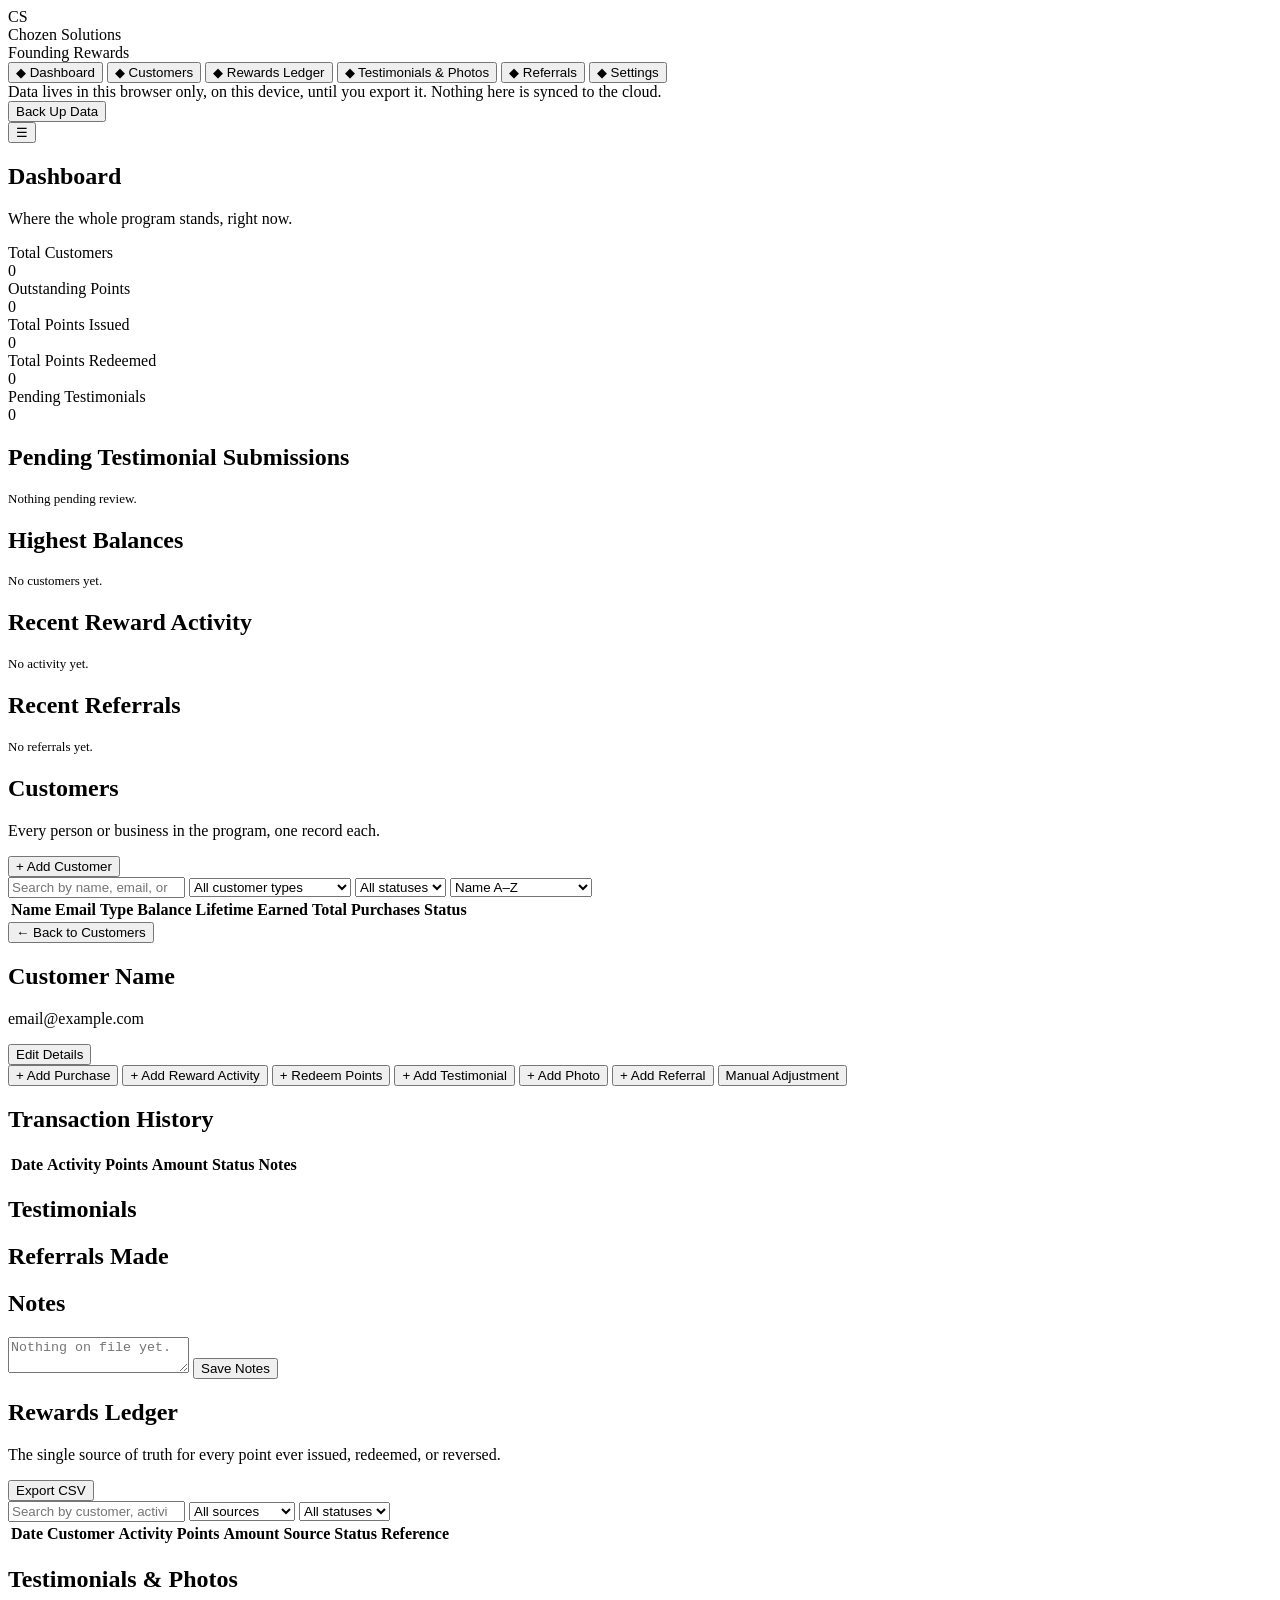
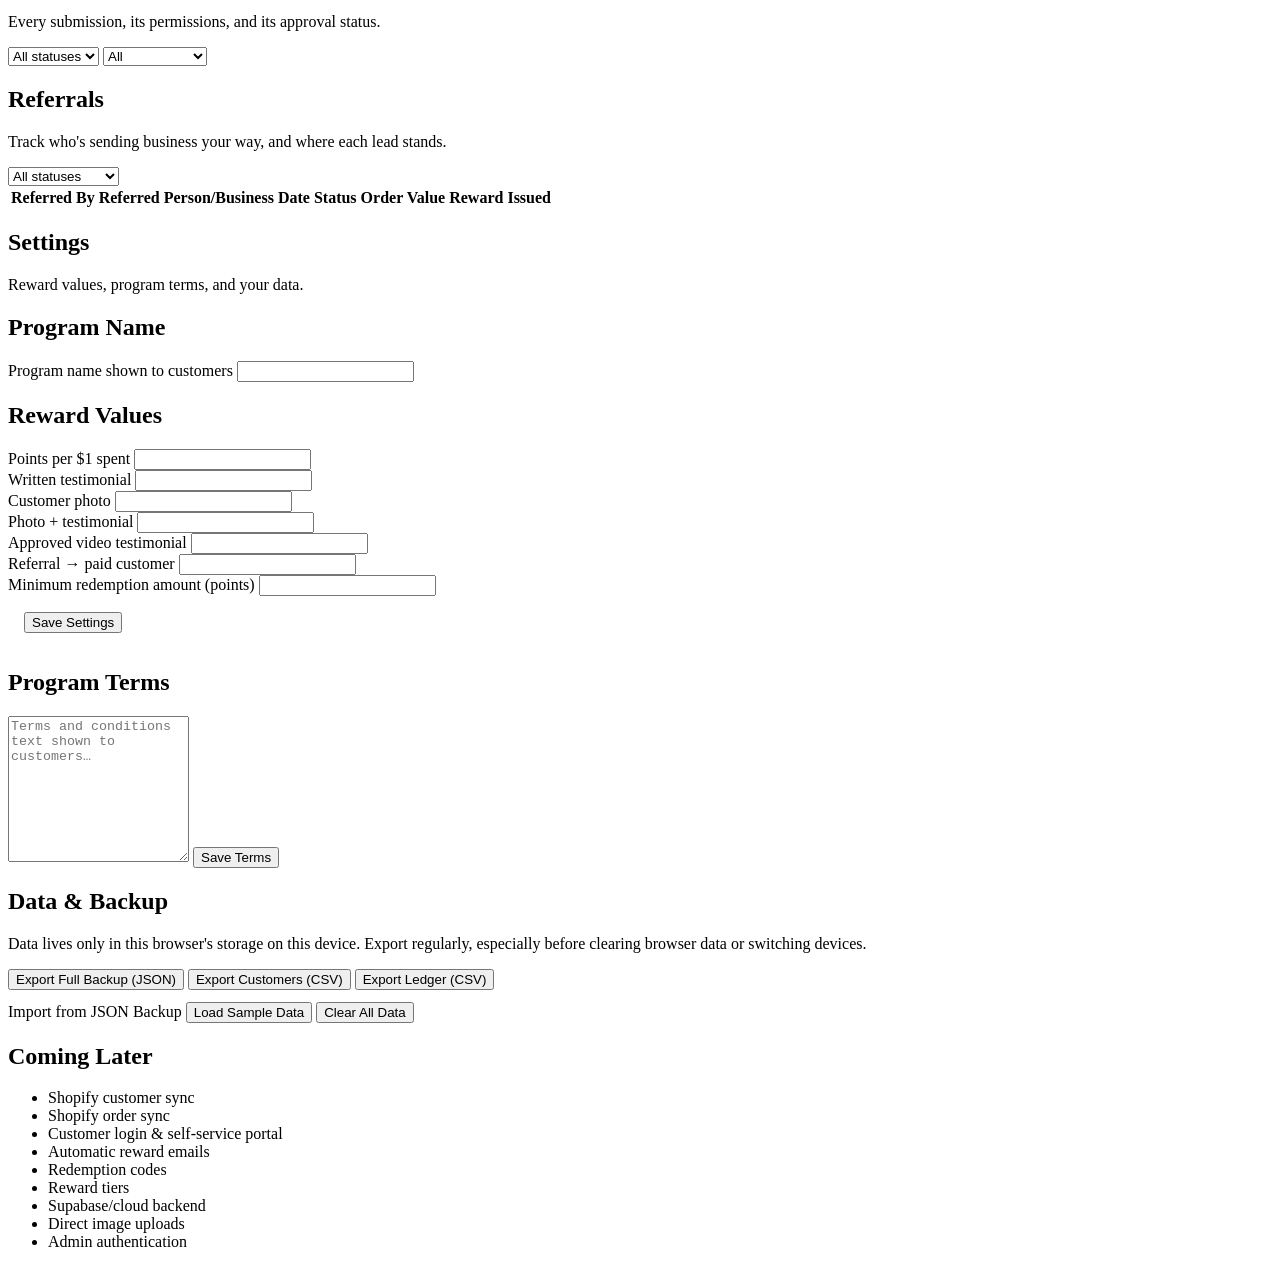
==== founding-rewards/index.html @ d0be6f34 "Rename founding-rewards:index.html to founding-rewards/index.html" ====
<!DOCTYPE html>
<html lang="en">
<head>
<meta charset="UTF-8">
<meta name="viewport" content="width=device-width, initial-scale=1.0">
<title>Chozen Solutions Founding Rewards</title>
<link rel="stylesheet" href="styles.css">
</head>
<body>

<div class="app-shell">

  <!-- SIDEBAR NAV -->
  <nav class="sidebar" id="sidebar">
    <div class="sidebar-brand">
      <div class="brand-mark">CS</div>
      <div class="brand-text">
        <div class="brand-title">Chozen Solutions</div>
        <div class="brand-sub">Founding Rewards</div>
      </div>
    </div>
    <div class="nav-links">
      <button class="nav-link active" data-view="dashboard">
        <span class="nav-icon">◆</span> Dashboard
      </button>
      <button class="nav-link" data-view="customers">
        <span class="nav-icon">◆</span> Customers
      </button>
      <button class="nav-link" data-view="ledger">
        <span class="nav-icon">◆</span> Rewards Ledger
      </button>
      <button class="nav-link" data-view="testimonials">
        <span class="nav-icon">◆</span> Testimonials &amp; Photos
      </button>
      <button class="nav-link" data-view="referrals">
        <span class="nav-icon">◆</span> Referrals
      </button>
      <button class="nav-link" data-view="settings">
        <span class="nav-icon">◆</span> Settings
      </button>
    </div>
    <div class="sidebar-footer">
      <div class="storage-note">
        Data lives in this browser only, on this device, until you export it. Nothing here is synced to the cloud.
      </div>
      <div class="footer-actions">
        <button class="btn-ghost-sm" id="btnBackup">Back Up Data</button>
      </div>
    </div>
  </nav>

  <button class="mobile-nav-toggle" id="mobileNavToggle" aria-label="Open menu">☰</button>

  <!-- MAIN CONTENT -->
  <main class="main-content">

    <!-- DASHBOARD VIEW -->
    <section class="view active" id="view-dashboard">
      <header class="view-header">
        <div>
          <h1>Dashboard</h1>
          <p class="view-sub">Where the whole program stands, right now.</p>
        </div>
      </header>

      <div class="stat-grid" id="statGrid"></div>

      <div class="dashboard-cols">
        <div class="panel">
          <div class="panel-header">
            <h2>Pending Testimonial Submissions</h2>
          </div>
          <div id="pendingTestimonialsList" class="panel-body"></div>
        </div>
        <div class="panel">
          <div class="panel-header">
            <h2>Highest Balances</h2>
          </div>
          <div id="topBalancesList" class="panel-body"></div>
        </div>
      </div>

      <div class="dashboard-cols">
        <div class="panel">
          <div class="panel-header">
            <h2>Recent Reward Activity</h2>
          </div>
          <div id="recentActivityList" class="panel-body"></div>
        </div>
        <div class="panel">
          <div class="panel-header">
            <h2>Recent Referrals</h2>
          </div>
          <div id="recentReferralsList" class="panel-body"></div>
        </div>
      </div>
    </section>

    <!-- CUSTOMERS VIEW -->
    <section class="view" id="view-customers">
      <header class="view-header">
        <div>
          <h1>Customers</h1>
          <p class="view-sub">Every person or business in the program, one record each.</p>
        </div>
        <button class="btn-primary" id="btnAddCustomer">+ Add Customer</button>
      </header>

      <div class="toolbar">
        <input type="search" id="customerSearch" class="search-input" placeholder="Search by name, email, or business…">
        <select id="customerTypeFilter" class="select-input">
          <option value="">All customer types</option>
          <option value="website">Website customer</option>
          <option value="custom">Custom-order customer</option>
          <option value="partner">Partner</option>
          <option value="referral">Referral</option>
        </select>
        <select id="customerStatusFilter" class="select-input">
          <option value="">All statuses</option>
          <option value="active">Active</option>
          <option value="inactive">Inactive</option>
        </select>
        <select id="customerSort" class="select-input">
          <option value="name-asc">Name A–Z</option>
          <option value="name-desc">Name Z–A</option>
          <option value="balance-desc">Balance: high to low</option>
          <option value="balance-asc">Balance: low to high</option>
          <option value="date-desc">Newest first</option>
          <option value="date-asc">Oldest first</option>
        </select>
      </div>

      <div class="table-wrap">
        <table class="data-table" id="customersTable">
          <thead>
            <tr>
              <th>Name</th>
              <th>Email</th>
              <th>Type</th>
              <th>Balance</th>
              <th>Lifetime Earned</th>
              <th>Total Purchases</th>
              <th>Status</th>
              <th></th>
            </tr>
          </thead>
          <tbody id="customersTableBody"></tbody>
        </table>
        <div class="empty-state" id="customersEmptyState" style="display:none">
          <p>No customers yet.</p>
          <button class="btn-primary" id="btnAddCustomerEmpty">+ Add your first customer</button>
        </div>
      </div>
    </section>

    <!-- CUSTOMER PROFILE VIEW -->
    <section class="view" id="view-profile">
      <header class="view-header">
        <div>
          <button class="btn-back" id="btnBackToCustomers">← Back to Customers</button>
          <h1 id="profileName">Customer Name</h1>
          <p class="view-sub" id="profileEmail">email@example.com</p>
        </div>
        <button class="btn-ghost" id="btnEditCustomer">Edit Details</button>
      </header>

      <div class="profile-stat-grid" id="profileStatGrid"></div>

      <div class="profile-actions">
        <button class="btn-primary-sm" data-action="add-purchase">+ Add Purchase</button>
        <button class="btn-primary-sm" data-action="add-reward">+ Add Reward Activity</button>
        <button class="btn-primary-sm" data-action="redeem">+ Redeem Points</button>
        <button class="btn-primary-sm" data-action="add-testimonial">+ Add Testimonial</button>
        <button class="btn-primary-sm" data-action="add-photo">+ Add Photo</button>
        <button class="btn-primary-sm" data-action="add-referral">+ Add Referral</button>
        <button class="btn-ghost-sm" data-action="adjust">Manual Adjustment</button>
      </div>

      <div class="panel">
        <div class="panel-header"><h2>Transaction History</h2></div>
        <div class="table-wrap">
          <table class="data-table" id="profileLedgerTable">
            <thead>
              <tr><th>Date</th><th>Activity</th><th>Points</th><th>Amount</th><th>Status</th><th>Notes</th></tr>
            </thead>
            <tbody id="profileLedgerBody"></tbody>
          </table>
        </div>
      </div>

      <div class="panel">
        <div class="panel-header"><h2>Testimonials</h2></div>
        <div id="profileTestimonials" class="panel-body"></div>
      </div>

      <div class="panel">
        <div class="panel-header"><h2>Referrals Made</h2></div>
        <div id="profileReferrals" class="panel-body"></div>
      </div>

      <div class="panel">
        <div class="panel-header"><h2>Notes</h2></div>
        <textarea class="notes-textarea" id="profileNotesText" placeholder="Nothing on file yet."></textarea>
        <button class="btn-ghost-sm" id="btnSaveNotes" style="margin-top:8px">Save Notes</button>
      </div>
    </section>

    <!-- LEDGER VIEW -->
    <section class="view" id="view-ledger">
      <header class="view-header">
        <div>
          <h1>Rewards Ledger</h1>
          <p class="view-sub">The single source of truth for every point ever issued, redeemed, or reversed.</p>
        </div>
        <div class="header-btns">
          <button class="btn-ghost" id="btnExportLedgerCsv">Export CSV</button>
        </div>
      </header>

      <div class="toolbar">
        <input type="search" id="ledgerSearch" class="search-input" placeholder="Search by customer, activity, or reference…">
        <select id="ledgerSourceFilter" class="select-input">
          <option value="">All sources</option>
          <option value="Shopify">Shopify</option>
          <option value="Custom Order">Custom Order</option>
          <option value="Manual">Manual</option>
          <option value="Testimonial">Testimonial</option>
          <option value="Referral">Referral</option>
        </select>
        <select id="ledgerStatusFilter" class="select-input">
          <option value="">All statuses</option>
          <option value="Pending">Pending</option>
          <option value="Approved">Approved</option>
          <option value="Rejected">Rejected</option>
          <option value="Reversed">Reversed</option>
        </select>
      </div>

      <div class="table-wrap">
        <table class="data-table" id="ledgerTable">
          <thead>
            <tr>
              <th>Date</th><th>Customer</th><th>Activity</th><th>Points</th><th>Amount</th>
              <th>Source</th><th>Status</th><th>Reference</th><th></th>
            </tr>
          </thead>
          <tbody id="ledgerTableBody"></tbody>
        </table>
        <div class="empty-state" id="ledgerEmptyState" style="display:none">
          <p>No ledger entries yet. Every purchase, reward, and redemption will show up here.</p>
        </div>
      </div>
    </section>

    <!-- TESTIMONIALS VIEW -->
    <section class="view" id="view-testimonials">
      <header class="view-header">
        <div>
          <h1>Testimonials &amp; Photos</h1>
          <p class="view-sub">Every submission, its permissions, and its approval status.</p>
        </div>
      </header>

      <div class="toolbar">
        <select id="testimonialStatusFilter" class="select-input">
          <option value="">All statuses</option>
          <option value="Pending">Pending</option>
          <option value="Approved">Approved</option>
          <option value="Rejected">Rejected</option>
        </select>
        <select id="testimonialFeaturedFilter" class="select-input">
          <option value="">All</option>
          <option value="featured">Featured only</option>
        </select>
      </div>

      <div class="card-grid" id="testimonialsGrid"></div>
      <div class="empty-state" id="testimonialsEmptyState" style="display:none">
        <p>No testimonials submitted yet.</p>
      </div>
    </section>

    <!-- REFERRALS VIEW -->
    <section class="view" id="view-referrals">
      <header class="view-header">
        <div>
          <h1>Referrals</h1>
          <p class="view-sub">Track who's sending business your way, and where each lead stands.</p>
        </div>
      </header>

      <div class="toolbar">
        <select id="referralStatusFilter" class="select-input">
          <option value="">All statuses</option>
          <option value="New">New</option>
          <option value="Contacted">Contacted</option>
          <option value="Quoted">Quoted</option>
          <option value="Paid Customer">Paid Customer</option>
          <option value="Closed">Closed</option>
        </select>
      </div>

      <div class="table-wrap">
        <table class="data-table" id="referralsTable">
          <thead>
            <tr><th>Referred By</th><th>Referred Person/Business</th><th>Date</th><th>Status</th><th>Order Value</th><th>Reward Issued</th></tr>
          </thead>
          <tbody id="referralsTableBody"></tbody>
        </table>
        <div class="empty-state" id="referralsEmptyState" style="display:none">
          <p>No referrals logged yet.</p>
        </div>
      </div>
    </section>

    <!-- SETTINGS VIEW -->
    <section class="view" id="view-settings">
      <header class="view-header">
        <div>
          <h1>Settings</h1>
          <p class="view-sub">Reward values, program terms, and your data.</p>
        </div>
      </header>

      <div class="panel">
        <div class="panel-header"><h2>Program Name</h2></div>
        <div class="panel-body">
          <label class="field-label">Program name shown to customers</label>
          <input type="text" id="settingProgramName" class="text-input">
        </div>
      </div>

      <div class="panel">
        <div class="panel-header"><h2>Reward Values</h2></div>
        <div class="panel-body settings-grid">
          <div class="field">
            <label class="field-label">Points per $1 spent</label>
            <input type="number" id="settingPointsPerDollar" class="text-input" min="0" step="0.1">
          </div>
          <div class="field">
            <label class="field-label">Written testimonial</label>
            <input type="number" id="settingTestimonialReward" class="text-input" min="0" step="1">
          </div>
          <div class="field">
            <label class="field-label">Customer photo</label>
            <input type="number" id="settingPhotoReward" class="text-input" min="0" step="1">
          </div>
          <div class="field">
            <label class="field-label">Photo + testimonial</label>
            <input type="number" id="settingPhotoTestimonialReward" class="text-input" min="0" step="1">
          </div>
          <div class="field">
            <label class="field-label">Approved video testimonial</label>
            <input type="number" id="settingVideoReward" class="text-input" min="0" step="1">
          </div>
          <div class="field">
            <label class="field-label">Referral → paid customer</label>
            <input type="number" id="settingReferralReward" class="text-input" min="0" step="1">
          </div>
          <div class="field">
            <label class="field-label">Minimum redemption amount (points)</label>
            <input type="number" id="settingMinRedemption" class="text-input" min="0" step="1">
          </div>
        </div>
        <button class="btn-primary-sm" id="btnSaveSettings" style="margin:16px">Save Settings</button>
      </div>

      <div class="panel">
        <div class="panel-header"><h2>Program Terms</h2></div>
        <div class="panel-body">
          <textarea class="notes-textarea" id="settingTermsText" style="min-height:140px" placeholder="Terms and conditions text shown to customers…"></textarea>
          <button class="btn-primary-sm" id="btnSaveTerms" style="margin-top:8px">Save Terms</button>
        </div>
      </div>

      <div class="panel">
        <div class="panel-header"><h2>Data &amp; Backup</h2></div>
        <div class="panel-body">
          <p class="field-note">Data lives only in this browser's storage on this device. Export regularly, especially before clearing browser data or switching devices.</p>
          <div class="data-btn-row">
            <button class="btn-primary-sm" id="btnExportJson">Export Full Backup (JSON)</button>
            <button class="btn-ghost-sm" id="btnExportCustomersCsv">Export Customers (CSV)</button>
            <button class="btn-ghost-sm" id="btnExportLedgerCsv2">Export Ledger (CSV)</button>
          </div>
          <div class="data-btn-row" style="margin-top:12px">
            <label class="btn-ghost-sm file-btn">
              Import from JSON Backup
              <input type="file" id="importJsonInput" accept=".json" style="display:none">
            </label>
            <button class="btn-danger-sm" id="btnLoadSampleData">Load Sample Data</button>
            <button class="btn-danger-sm" id="btnClearAllData">Clear All Data</button>
          </div>
        </div>
      </div>

      <div class="panel">
        <div class="panel-header"><h2>Coming Later</h2></div>
        <div class="panel-body">
          <ul class="future-list">
            <li>Shopify customer sync</li>
            <li>Shopify order sync</li>
            <li>Customer login &amp; self-service portal</li>
            <li>Automatic reward emails</li>
            <li>Redemption codes</li>
            <li>Reward tiers</li>
            <li>Supabase/cloud backend</li>
            <li>Direct image uploads</li>
            <li>Admin authentication</li>
          </ul>
        </div>
      </div>
    </section>

  </main>
</div>

<!-- MODAL ROOT -->
<div class="modal-overlay" id="modalOverlay">
  <div class="modal" id="modalBox"></div>
</div>

<!-- TOAST -->
<div class="toast" id="toast"></div>

<script src="app.js"></script>
</body>
</html>
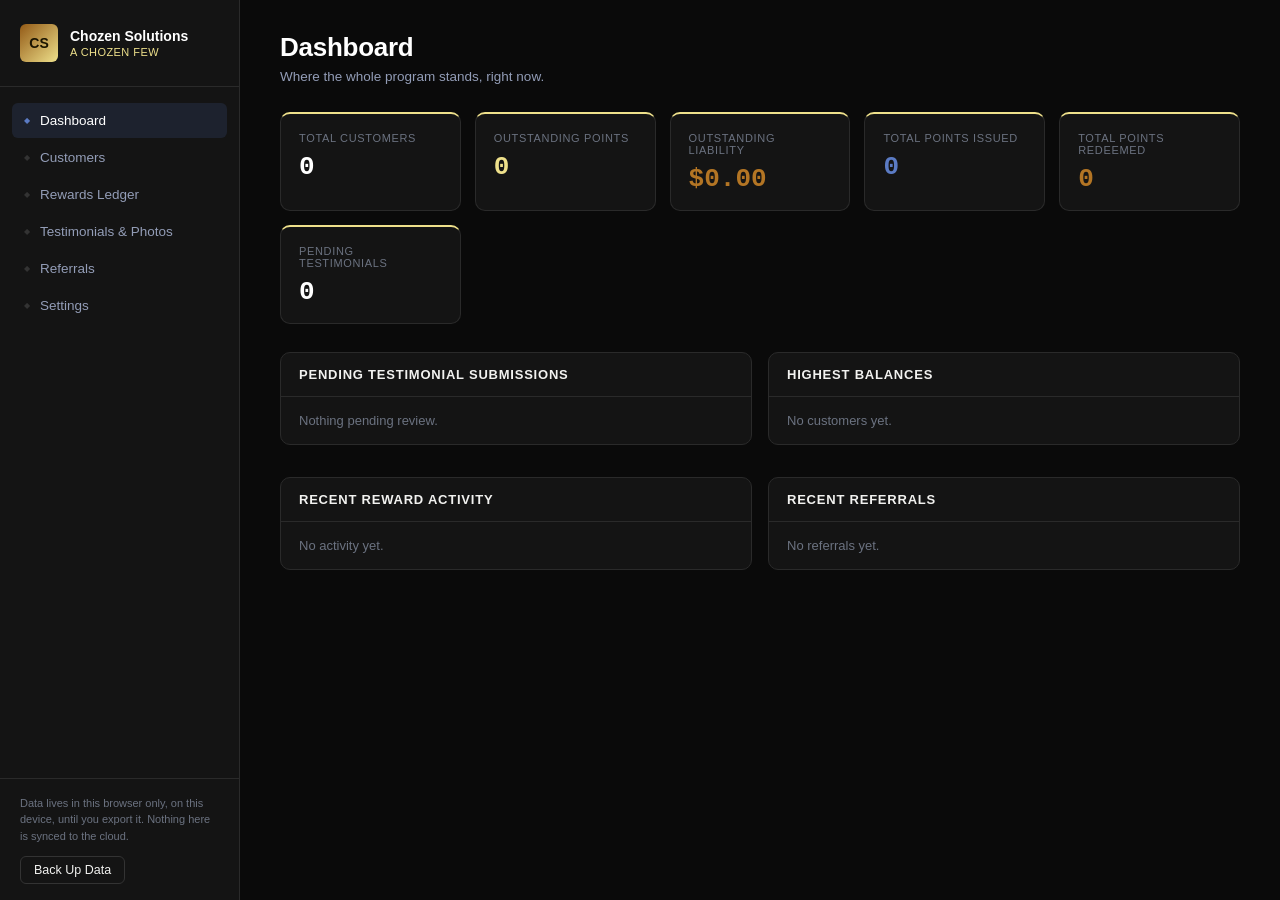
==== commit e1f1db25: "Add files via upload" ====
--- a/founding-rewards/index.html
+++ b/founding-rewards/index.html
@@ -3,7 +3,7 @@
 <head>
 <meta charset="UTF-8">
 <meta name="viewport" content="width=device-width, initial-scale=1.0">
-<title>Chozen Solutions Founding Rewards</title>
+<title>A Chozen Few — Chozen Solutions Rewards</title>
 <link rel="stylesheet" href="styles.css">
 </head>
 <body>
@@ -16,7 +16,7 @@
       <div class="brand-mark">CS</div>
       <div class="brand-text">
         <div class="brand-title">Chozen Solutions</div>
-        <div class="brand-sub">Founding Rewards</div>
+        <div class="brand-sub">A Chozen Few</div>
       </div>
     </div>
     <div class="nav-links">
@@ -140,6 +140,7 @@
               <th>Balance</th>
               <th>Lifetime Earned</th>
               <th>Total Purchases</th>
+              <th>Tier</th>
               <th>Status</th>
               <th></th>
             </tr>
@@ -334,7 +335,7 @@
         <div class="panel-header"><h2>Reward Values</h2></div>
         <div class="panel-body settings-grid">
           <div class="field">
-            <label class="field-label">Points per $1 spent</label>
+            <label class="field-label">Points earned per $1 spent</label>
             <input type="number" id="settingPointsPerDollar" class="text-input" min="0" step="0.1">
           </div>
           <div class="field">
@@ -358,8 +359,28 @@
             <input type="number" id="settingReferralReward" class="text-input" min="0" step="1">
           </div>
           <div class="field">
+            <label class="field-label">Account sign up bonus</label>
+            <input type="number" id="settingSignupBonus" class="text-input" min="0" step="1">
+          </div>
+          <div class="field">
+            <label class="field-label">Birthday bonus</label>
+            <input type="number" id="settingBirthdayBonus" class="text-input" min="0" step="1">
+          </div>
+          <div class="field">
+            <label class="field-label">Points redeemed per $1 (redemption rate)</label>
+            <input type="number" id="settingPointsPerDollarRedemption" class="text-input" min="1" step="1">
+          </div>
+          <div class="field">
             <label class="field-label">Minimum redemption amount (points)</label>
             <input type="number" id="settingMinRedemption" class="text-input" min="0" step="1">
+          </div>
+          <div class="field">
+            <label class="field-label">Referred friend's discount ($)</label>
+            <input type="number" id="settingReferredFriendDiscount" class="text-input" min="0" step="1">
+          </div>
+          <div class="field">
+            <label class="field-label">Referred friend's minimum purchase ($)</label>
+            <input type="number" id="settingReferredFriendMinPurchase" class="text-input" min="0" step="1">
           </div>
         </div>
         <button class="btn-primary-sm" id="btnSaveSettings" style="margin:16px">Save Settings</button>
--- a/founding-rewards/styles.css
+++ b/founding-rewards/styles.css
@@ -0,0 +1,475 @@
+/* ============================================
+   CHOZEN SOLUTIONS FOUNDING REWARDS
+   Design tokens
+   ============================================ */
+:root {
+  --bg: #0A0A0A;
+  --bg-panel: #141414;
+  --bg-panel-raised: #1B1B1B;
+  --bg-input: #1F1F1F;
+  --border: #2A2A2A;
+  --border-light: #333333;
+
+  --blue: #4767A6;
+  --blue-bright: #5B7BC4;
+  --brown: #935A16;
+  --brown-bright: #B37524;
+  --silver: #939DB7;
+  --tan: #EEE08B;
+  --white: #FFFFFF;
+
+  --text-primary: #F2F2F0;
+  --text-secondary: #939DB7;
+  --text-muted: #6B7280;
+
+  --success: #6FA37A;
+  --danger: #B4593F;
+  --warning: #EEE08B;
+
+  --radius: 10px;
+  --radius-sm: 6px;
+
+  --font-body: -apple-system, BlinkMacSystemFont, "Segoe UI", Roboto, Helvetica, Arial, sans-serif;
+  --font-mono: "SF Mono", "Roboto Mono", "Courier New", monospace;
+}
+
+* { box-sizing: border-box; }
+
+body {
+  margin: 0;
+  background: var(--bg);
+  color: var(--text-primary);
+  font-family: var(--font-body);
+  -webkit-font-smoothing: antialiased;
+}
+
+h1, h2, h3 { margin: 0; font-weight: 600; letter-spacing: -0.01em; }
+h1 { font-size: 26px; color: var(--white); }
+h2 { font-size: 15px; color: var(--text-primary); text-transform: uppercase; letter-spacing: 0.06em; font-size: 13px; }
+p { margin: 0; }
+
+button { font-family: inherit; cursor: pointer; border: none; }
+input, select, textarea { font-family: inherit; }
+
+/* ============================================
+   LAYOUT
+   ============================================ */
+.app-shell {
+  display: flex;
+  min-height: 100vh;
+}
+
+.sidebar {
+  width: 240px;
+  flex-shrink: 0;
+  background: var(--bg-panel);
+  border-right: 1px solid var(--border);
+  display: flex;
+  flex-direction: column;
+  position: sticky;
+  top: 0;
+  height: 100vh;
+}
+
+.sidebar-brand {
+  display: flex;
+  align-items: center;
+  gap: 12px;
+  padding: 24px 20px;
+  border-bottom: 1px solid var(--border);
+}
+.brand-mark {
+  width: 38px; height: 38px;
+  border-radius: var(--radius-sm);
+  background: linear-gradient(135deg, var(--brown) 0%, var(--tan) 100%);
+  color: #1a1400;
+  font-weight: 700;
+  font-size: 14px;
+  display: flex; align-items: center; justify-content: center;
+  flex-shrink: 0;
+}
+.brand-title { font-size: 14px; font-weight: 600; color: var(--white); line-height: 1.2; }
+.brand-sub { font-size: 11px; color: var(--tan); letter-spacing: 0.04em; text-transform: uppercase; margin-top: 2px; }
+
+.nav-links {
+  flex: 1;
+  padding: 16px 12px;
+  display: flex;
+  flex-direction: column;
+  gap: 2px;
+  overflow-y: auto;
+}
+.nav-link {
+  display: flex;
+  align-items: center;
+  gap: 10px;
+  background: transparent;
+  color: var(--text-secondary);
+  padding: 10px 12px;
+  border-radius: var(--radius-sm);
+  font-size: 13.5px;
+  text-align: left;
+  transition: background 0.15s, color 0.15s;
+}
+.nav-icon { font-size: 8px; color: var(--border-light); }
+.nav-link:hover { background: var(--bg-panel-raised); color: var(--text-primary); }
+.nav-link.active { background: rgba(71,103,166,0.18); color: var(--white); }
+.nav-link.active .nav-icon { color: var(--blue-bright); }
+
+.sidebar-footer { padding: 16px 20px; border-top: 1px solid var(--border); }
+.storage-note { font-size: 11px; line-height: 1.5; color: var(--text-muted); margin-bottom: 12px; }
+.footer-actions { display: flex; }
+
+.mobile-nav-toggle {
+  display: none;
+  position: fixed; top: 14px; left: 14px; z-index: 60;
+  background: var(--bg-panel-raised);
+  border: 1px solid var(--border-light);
+  color: var(--white);
+  width: 40px; height: 40px;
+  border-radius: var(--radius-sm);
+  font-size: 18px;
+}
+
+.main-content {
+  flex: 1;
+  padding: 32px 40px 80px;
+  max-width: 1280px;
+}
+
+.view { display: none; }
+.view.active { display: block; animation: fadeIn 0.2s ease; }
+@keyframes fadeIn { from { opacity: 0; transform: translateY(4px); } to { opacity: 1; transform: none; } }
+
+.view-header {
+  display: flex;
+  justify-content: space-between;
+  align-items: flex-end;
+  margin-bottom: 28px;
+  gap: 16px;
+  flex-wrap: wrap;
+}
+.view-sub { color: var(--text-secondary); font-size: 13.5px; margin-top: 6px; }
+.header-btns { display: flex; gap: 8px; }
+
+/* ============================================
+   STAT CARDS — signature element: ledger-style
+   tabular stat blocks with a thin tan top rule
+   ============================================ */
+.stat-grid {
+  display: grid;
+  grid-template-columns: repeat(auto-fit, minmax(180px, 1fr));
+  gap: 14px;
+  margin-bottom: 28px;
+}
+.stat-card {
+  background: var(--bg-panel);
+  border: 1px solid var(--border);
+  border-top: 2px solid var(--tan);
+  border-radius: var(--radius);
+  padding: 18px 18px 16px;
+}
+.stat-card .stat-label {
+  font-size: 11px;
+  text-transform: uppercase;
+  letter-spacing: 0.06em;
+  color: var(--text-muted);
+  margin-bottom: 8px;
+}
+.stat-card .stat-value {
+  font-family: var(--font-mono);
+  font-size: 26px;
+  font-weight: 600;
+  color: var(--white);
+  font-variant-numeric: tabular-nums;
+}
+.stat-card .stat-value.accent-blue { color: var(--blue-bright); }
+.stat-card .stat-value.accent-tan { color: var(--tan); }
+.stat-card .stat-value.accent-brown { color: var(--brown-bright); }
+
+.profile-stat-grid {
+  display: grid;
+  grid-template-columns: repeat(auto-fit, minmax(160px, 1fr));
+  gap: 12px;
+  margin-bottom: 20px;
+}
+
+.dashboard-cols {
+  display: grid;
+  grid-template-columns: 1fr 1fr;
+  gap: 16px;
+  margin-bottom: 16px;
+}
+@media (max-width: 900px) { .dashboard-cols { grid-template-columns: 1fr; } }
+
+/* ============================================
+   PANELS
+   ============================================ */
+.panel {
+  background: var(--bg-panel);
+  border: 1px solid var(--border);
+  border-radius: var(--radius);
+  margin-bottom: 16px;
+  overflow: hidden;
+}
+.panel-header {
+  padding: 14px 18px;
+  border-bottom: 1px solid var(--border);
+}
+.panel-body { padding: 16px 18px; }
+
+.settings-grid {
+  display: grid;
+  grid-template-columns: repeat(auto-fit, minmax(220px, 1fr));
+  gap: 16px;
+}
+.field-label { display: block; font-size: 12px; color: var(--text-secondary); margin-bottom: 6px; }
+.field-note { font-size: 12.5px; color: var(--text-muted); line-height: 1.6; margin-bottom: 14px; }
+
+/* ============================================
+   BUTTONS
+   ============================================ */
+.btn-primary, .btn-primary-sm {
+  background: var(--blue);
+  color: var(--white);
+  border-radius: var(--radius-sm);
+  font-weight: 600;
+  transition: background 0.15s;
+}
+.btn-primary { padding: 10px 18px; font-size: 13.5px; }
+.btn-primary-sm { padding: 7px 14px; font-size: 12.5px; }
+.btn-primary:hover, .btn-primary-sm:hover { background: var(--blue-bright); }
+
+.btn-ghost, .btn-ghost-sm {
+  background: transparent;
+  border: 1px solid var(--border-light);
+  color: var(--text-primary);
+  border-radius: var(--radius-sm);
+  transition: border-color 0.15s, color 0.15s;
+}
+.btn-ghost { padding: 9px 16px; font-size: 13px; }
+.btn-ghost-sm { padding: 6px 13px; font-size: 12.5px; }
+.btn-ghost:hover, .btn-ghost-sm:hover { border-color: var(--silver); color: var(--white); }
+
+.btn-danger-sm {
+  background: transparent;
+  border: 1px solid rgba(180,89,63,0.4);
+  color: var(--danger);
+  border-radius: var(--radius-sm);
+  padding: 6px 13px;
+  font-size: 12.5px;
+}
+.btn-danger-sm:hover { border-color: var(--danger); background: rgba(180,89,63,0.1); }
+
+.btn-back {
+  background: transparent;
+  color: var(--text-secondary);
+  font-size: 12.5px;
+  padding: 0;
+  margin-bottom: 10px;
+}
+.btn-back:hover { color: var(--white); }
+
+.file-btn { display: inline-flex; align-items: center; }
+
+/* ============================================
+   FORMS
+   ============================================ */
+.search-input, .select-input, .text-input {
+  background: var(--bg-input);
+  border: 1px solid var(--border-light);
+  color: var(--text-primary);
+  border-radius: var(--radius-sm);
+  padding: 9px 12px;
+  font-size: 13px;
+}
+.search-input:focus, .select-input:focus, .text-input:focus, .notes-textarea:focus {
+  outline: 2px solid var(--blue-bright);
+  outline-offset: -1px;
+  border-color: var(--blue-bright);
+}
+.search-input { flex: 1; min-width: 200px; }
+.text-input { width: 100%; }
+
+.toolbar { display: flex; gap: 10px; flex-wrap: wrap; margin-bottom: 16px; }
+
+.notes-textarea {
+  width: 100%;
+  min-height: 80px;
+  background: var(--bg-input);
+  border: 1px solid var(--border-light);
+  color: var(--text-primary);
+  border-radius: var(--radius-sm);
+  padding: 10px 12px;
+  font-size: 13px;
+  resize: vertical;
+}
+
+.field { display: flex; flex-direction: column; }
+
+/* ============================================
+   TABLES
+   ============================================ */
+.table-wrap { overflow-x: auto; }
+.data-table { width: 100%; border-collapse: collapse; font-size: 13px; }
+.data-table th {
+  text-align: left;
+  padding: 10px 14px;
+  font-size: 11px;
+  text-transform: uppercase;
+  letter-spacing: 0.04em;
+  color: var(--text-muted);
+  border-bottom: 1px solid var(--border);
+  white-space: nowrap;
+}
+.data-table td {
+  padding: 12px 14px;
+  border-bottom: 1px solid var(--border);
+  color: var(--text-primary);
+  white-space: nowrap;
+}
+.data-table tbody tr:hover { background: rgba(255,255,255,0.02); }
+.data-table .num { font-family: var(--font-mono); font-variant-numeric: tabular-nums; }
+.data-table .row-link { color: var(--white); cursor: pointer; text-decoration: none; }
+.data-table .row-link:hover { color: var(--blue-bright); }
+
+/* ============================================
+   BADGES
+   ============================================ */
+.badge {
+  display: inline-block;
+  padding: 3px 9px;
+  border-radius: 100px;
+  font-size: 11px;
+  font-weight: 600;
+  letter-spacing: 0.02em;
+}
+.badge-approved { background: rgba(111,163,122,0.15); color: var(--success); }
+.badge-pending { background: rgba(238,224,139,0.15); color: var(--tan); }
+.badge-rejected { background: rgba(180,89,63,0.15); color: var(--danger); }
+.badge-reversed { background: rgba(147,157,183,0.15); color: var(--silver); }
+.badge-active { background: rgba(111,163,122,0.15); color: var(--success); }
+.badge-inactive { background: rgba(147,157,183,0.15); color: var(--silver); }
+.badge-type { background: rgba(71,103,166,0.15); color: var(--blue-bright); }
+
+/* ============================================
+   CARD GRID (testimonials)
+   ============================================ */
+.card-grid {
+  display: grid;
+  grid-template-columns: repeat(auto-fill, minmax(280px, 1fr));
+  gap: 14px;
+}
+.testimonial-card {
+  background: var(--bg-panel);
+  border: 1px solid var(--border);
+  border-radius: var(--radius);
+  padding: 16px;
+}
+.testimonial-card.featured { border-color: var(--tan); }
+.testimonial-card-top { display: flex; justify-content: space-between; align-items: flex-start; margin-bottom: 10px; }
+.testimonial-customer { font-weight: 600; font-size: 13.5px; }
+.testimonial-date { font-size: 11.5px; color: var(--text-muted); margin-top: 2px; }
+.testimonial-text { font-size: 13px; line-height: 1.6; color: var(--text-secondary); margin: 10px 0; }
+.testimonial-perms { display: flex; gap: 6px; flex-wrap: wrap; margin: 10px 0; }
+.perm-tag { font-size: 10.5px; padding: 2px 8px; border-radius: 100px; background: var(--bg-input); color: var(--text-muted); }
+.perm-tag.granted { color: var(--tan); }
+.testimonial-actions { display: flex; gap: 6px; margin-top: 12px; }
+
+/* ============================================
+   EMPTY STATES
+   ============================================ */
+.empty-state {
+  text-align: center;
+  padding: 48px 20px;
+  color: var(--text-muted);
+}
+.empty-state p { margin-bottom: 14px; font-size: 13.5px; }
+
+/* ============================================
+   MODAL
+   ============================================ */
+.modal-overlay {
+  display: none;
+  position: fixed; inset: 0;
+  background: rgba(0,0,0,0.7);
+  z-index: 100;
+  align-items: flex-start;
+  justify-content: center;
+  padding: 40px 20px;
+  overflow-y: auto;
+}
+.modal-overlay.open { display: flex; }
+.modal {
+  background: var(--bg-panel);
+  border: 1px solid var(--border-light);
+  border-radius: var(--radius);
+  width: 100%;
+  max-width: 520px;
+  padding: 24px;
+  animation: modalIn 0.15s ease;
+}
+@keyframes modalIn { from { opacity: 0; transform: translateY(-8px); } to { opacity: 1; transform: none; } }
+.modal h2 { text-transform: none; font-size: 17px; letter-spacing: normal; margin-bottom: 18px; color: var(--white); }
+.modal-field { margin-bottom: 14px; }
+.modal-actions { display: flex; justify-content: flex-end; gap: 8px; margin-top: 20px; }
+.modal-close { position: absolute; }
+.modal-row { display: grid; grid-template-columns: 1fr 1fr; gap: 12px; }
+.modal-error { color: var(--danger); font-size: 12px; margin-top: 6px; display: none; }
+.modal-error.show { display: block; }
+
+/* ============================================
+   TOAST
+   ============================================ */
+.toast {
+  position: fixed;
+  bottom: 24px; left: 50%;
+  transform: translateX(-50%) translateY(20px);
+  background: var(--bg-panel-raised);
+  border: 1px solid var(--border-light);
+  border-left: 3px solid var(--tan);
+  color: var(--white);
+  padding: 12px 20px;
+  border-radius: var(--radius-sm);
+  font-size: 13px;
+  opacity: 0;
+  pointer-events: none;
+  transition: opacity 0.2s, transform 0.2s;
+  z-index: 200;
+  max-width: 360px;
+}
+.toast.show { opacity: 1; transform: translateX(-50%) translateY(0); }
+.toast.danger { border-left-color: var(--danger); }
+
+.future-list { margin: 0; padding-left: 18px; color: var(--text-secondary); font-size: 13px; line-height: 2; }
+
+.data-btn-row { display: flex; gap: 8px; flex-wrap: wrap; }
+
+/* ============================================
+   RESPONSIVE
+   ============================================ */
+@media (max-width: 860px) {
+  .sidebar {
+    position: fixed;
+    left: -260px;
+    z-index: 55;
+    transition: left 0.2s ease;
+    box-shadow: 4px 0 24px rgba(0,0,0,0.4);
+  }
+  .sidebar.open { left: 0; }
+  .mobile-nav-toggle { display: flex; align-items: center; justify-content: center; }
+  .main-content { padding: 72px 18px 60px; }
+  .view-header { flex-direction: column; align-items: flex-start; }
+  .modal-row { grid-template-columns: 1fr; }
+}
+
+/* Reduced motion */
+@media (prefers-reduced-motion: reduce) {
+  * { animation: none !important; transition: none !important; }
+}
+
+/* Focus visibility */
+button:focus-visible, input:focus-visible, select:focus-visible, textarea:focus-visible {
+  outline: 2px solid var(--blue-bright);
+  outline-offset: 2px;
+}
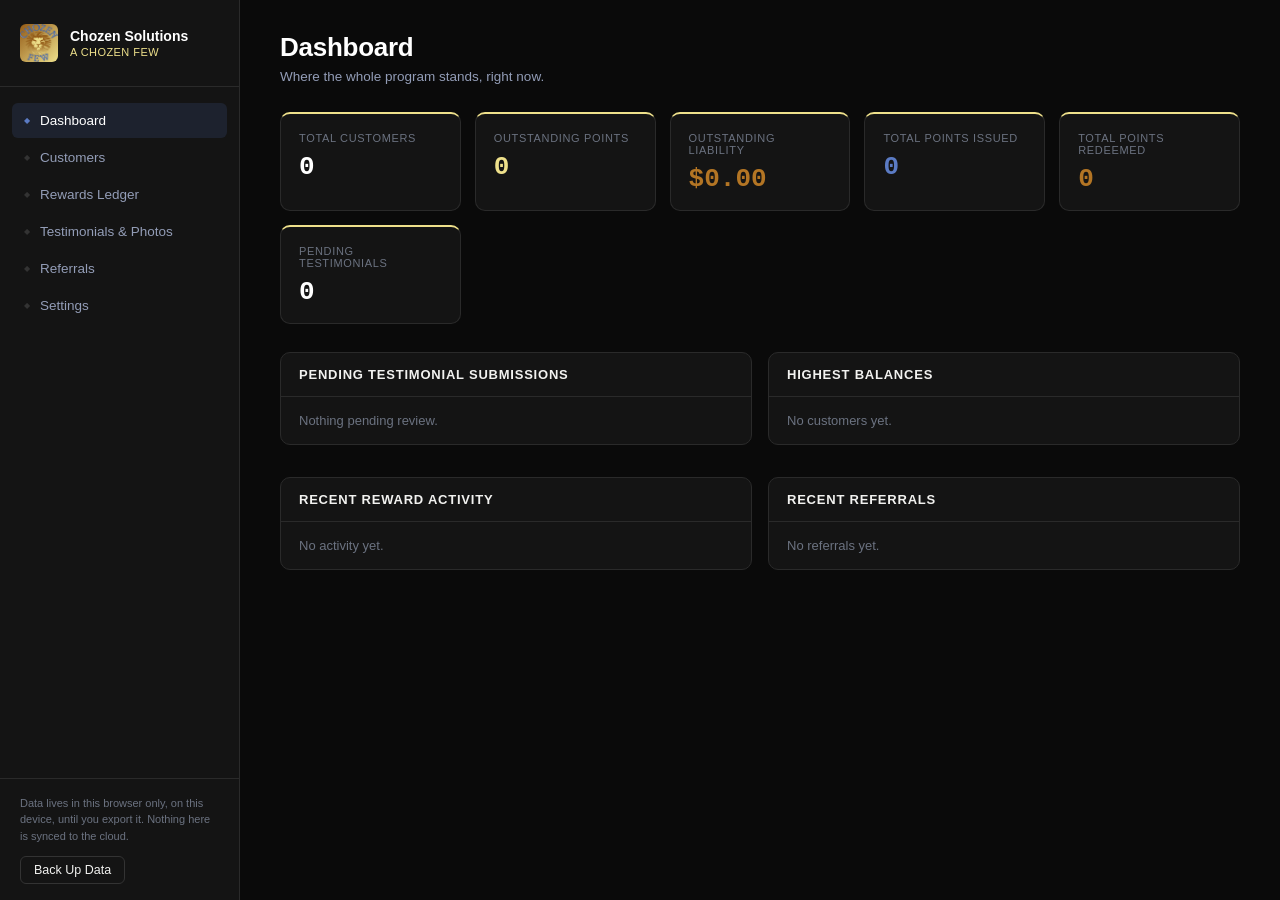
==== commit 2ef56416: "Add files via upload" ====
--- a/founding-rewards/index.html
+++ b/founding-rewards/index.html
@@ -13,7 +13,7 @@
   <!-- SIDEBAR NAV -->
   <nav class="sidebar" id="sidebar">
     <div class="sidebar-brand">
-      <div class="brand-mark">CS</div>
+      <img class="brand-mark" src="[data-uri]" alt="Chozen Solutions">
       <div class="brand-text">
         <div class="brand-title">Chozen Solutions</div>
         <div class="brand-sub">A Chozen Few</div>
